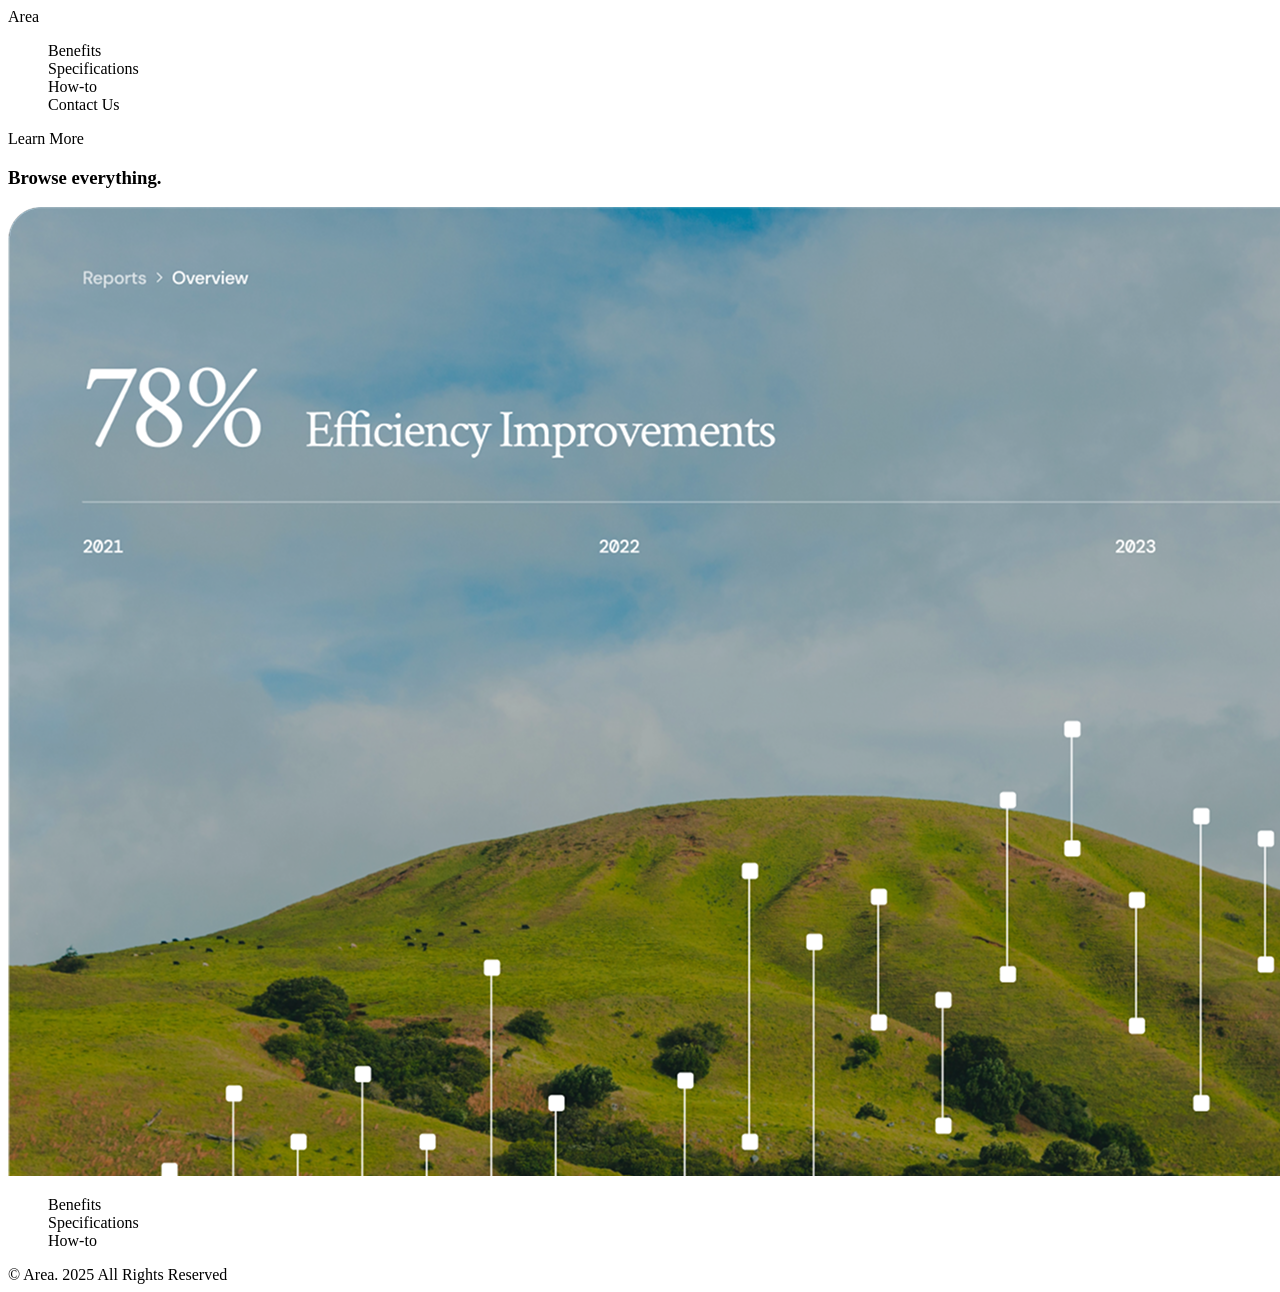
==== html.html @ 204a6c32 "add first picture" ====
<!DOCTYPE html>
<html lang="en">
<head>
    <meta charset="UTF-8">
    <meta name="viewport" content="width=device-width, initial-scale=1.0">
    <title>Document</title>
</head>
<body>
    <nav>
        <div id="area">Area</div> 
        <div id="nav-h">
            <ul type = "none">
                <li>Benefits</li>
                <li>Specifications</li>
                <li>How-to</li>
                <li>Contact Us</li>
            </ul>
        </div> 
        <div id="more">Learn More</div>
    <nav>
    <header>
        <div id="h1"> <h1>Browse everything.</h1></div>
        <div id="78"><img src="/Images/Inner screen.png" alt="Inner screen"></div>

    </header>



<footer>
    <div id="nav-f">
        <ul type = "none">
            <li>Benefits</li>
            <li>Specifications</li>
            <li>How-to</li>
        </ul>
    </div>
    <div id="logo"></div>
    <span id="2025" class="z">© Area. 2025</span>
    <span id= "rights" class="z">All Rights Reserved</span>
</footer>
</body>
</html>
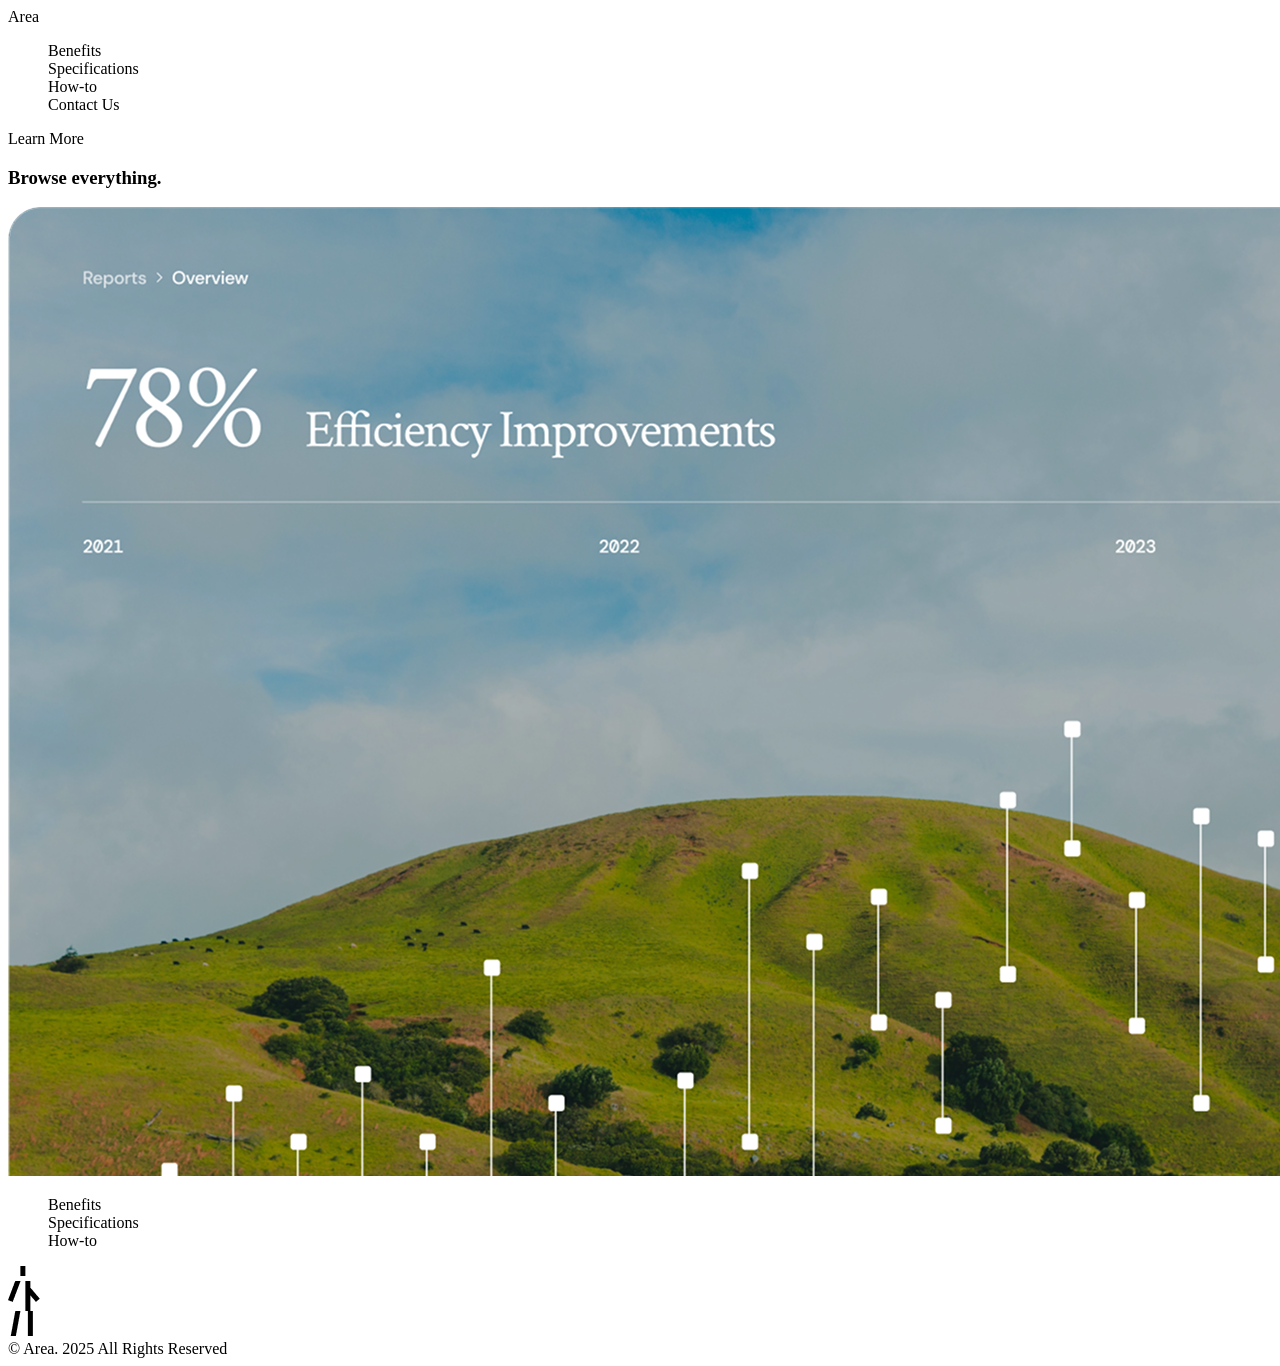
==== commit 756340f9: "add logo" ====
--- a/html.html
+++ b/html.html
@@ -24,8 +24,6 @@
 
     </header>
 
-
-
 <footer>
     <div id="nav-f">
         <ul type = "none">
@@ -34,7 +32,7 @@
             <li>How-to</li>
         </ul>
     </div>
-    <div id="logo"></div>
+    <div id="logo"><img src="/Images/Logo.png" alt="Logo"></div>
     <span id="2025" class="z">© Area. 2025</span>
     <span id= "rights" class="z">All Rights Reserved</span>
 </footer>
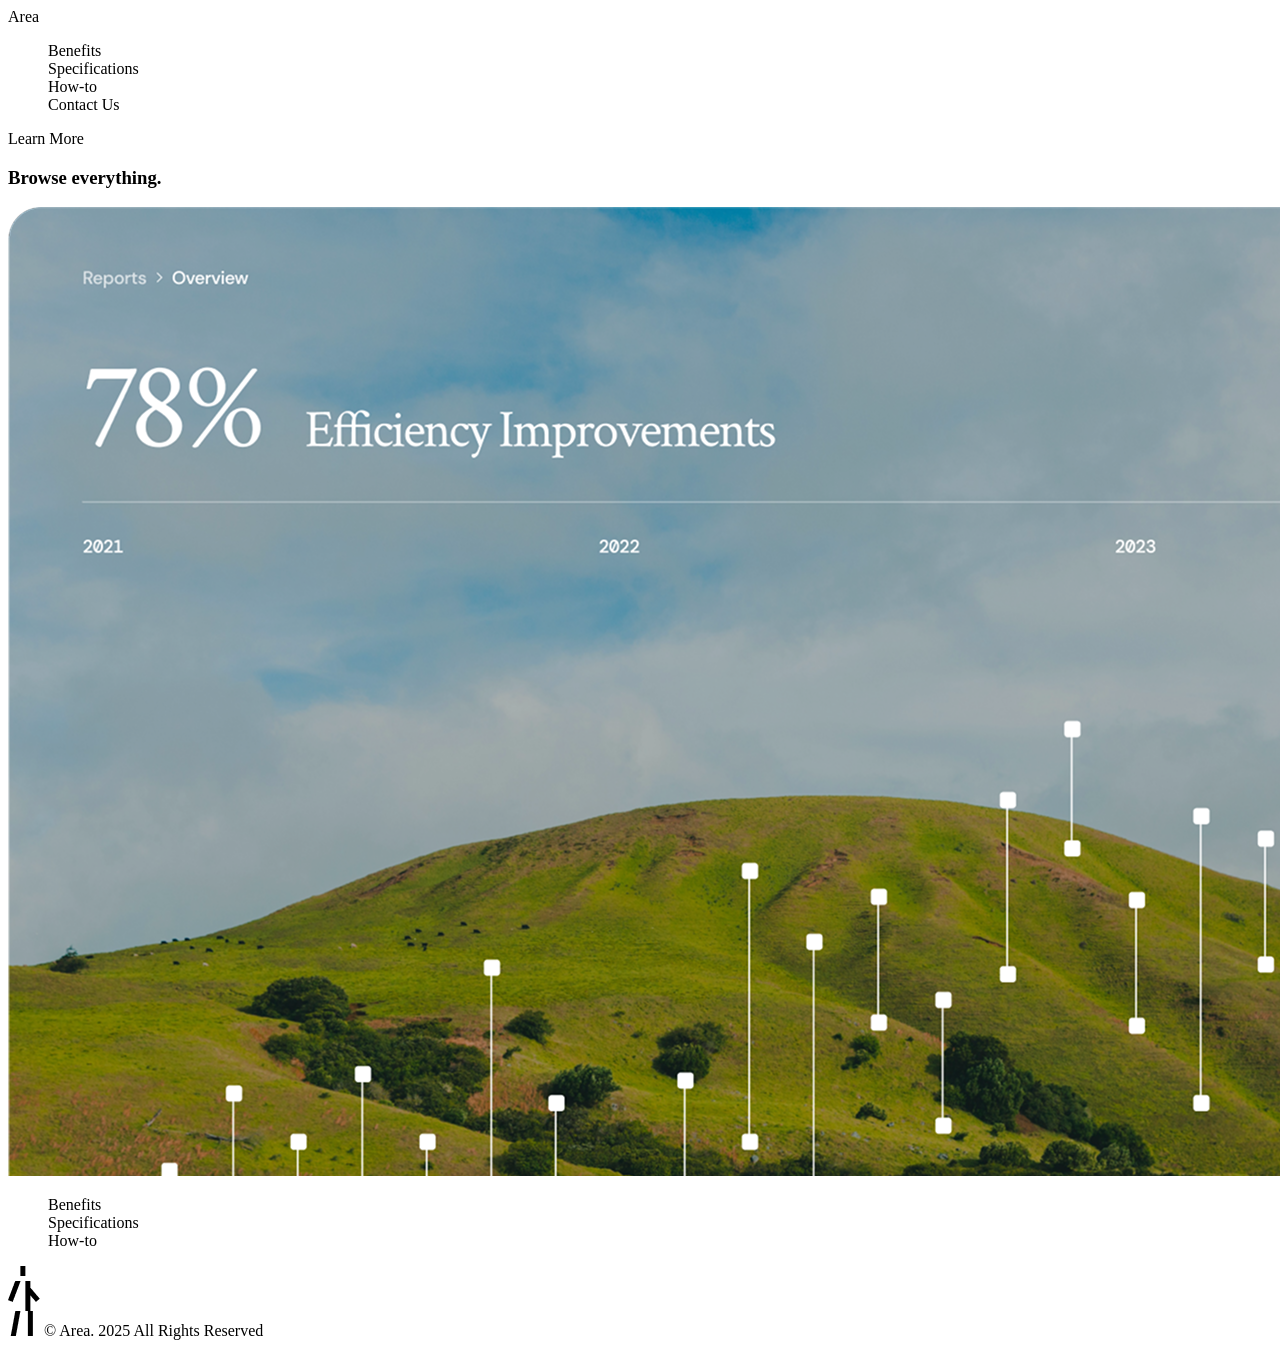
==== commit e8897e8a: "correct errors" ====
--- a/html.html
+++ b/html.html
@@ -7,8 +7,8 @@
 </head>
 <body>
     <nav>
-        <div id="area">Area</div> 
-        <div id="nav-h">
+        <div class="area">Area</div> 
+        <div class="nav-h">
             <ul type = "none">
                 <li>Benefits</li>
                 <li>Specifications</li>
@@ -16,25 +16,25 @@
                 <li>Contact Us</li>
             </ul>
         </div> 
-        <div id="more">Learn More</div>
+        <div class="more">Learn More</div>
     <nav>
     <header>
-        <div id="h1"> <h1>Browse everything.</h1></div>
-        <div id="78"><img src="/Images/Inner screen.png" alt="Inner screen"></div>
+        <div class="h1"> <h1>Browse everything.</h1></div>
+        <div class="78"><img src="/Images/Inner screen.png" alt="Inner screen"></div>
 
     </header>
 
 <footer>
-    <div id="nav-f">
+    <div class="nav-f">
         <ul type = "none">
             <li>Benefits</li>
             <li>Specifications</li>
             <li>How-to</li>
         </ul>
     </div>
-    <div id="logo"><img src="/Images/Logo.png" alt="Logo"></div>
-    <span id="2025" class="z">© Area. 2025</span>
-    <span id= "rights" class="z">All Rights Reserved</span>
+    
+    <span class="2025" class="z"><img src="/Images/Logo.png" alt="Logo"> © Area. 2025</span>
+    <span class= "rights" class="z">All Rights Reserved</span>
 </footer>
 </body>
 </html>
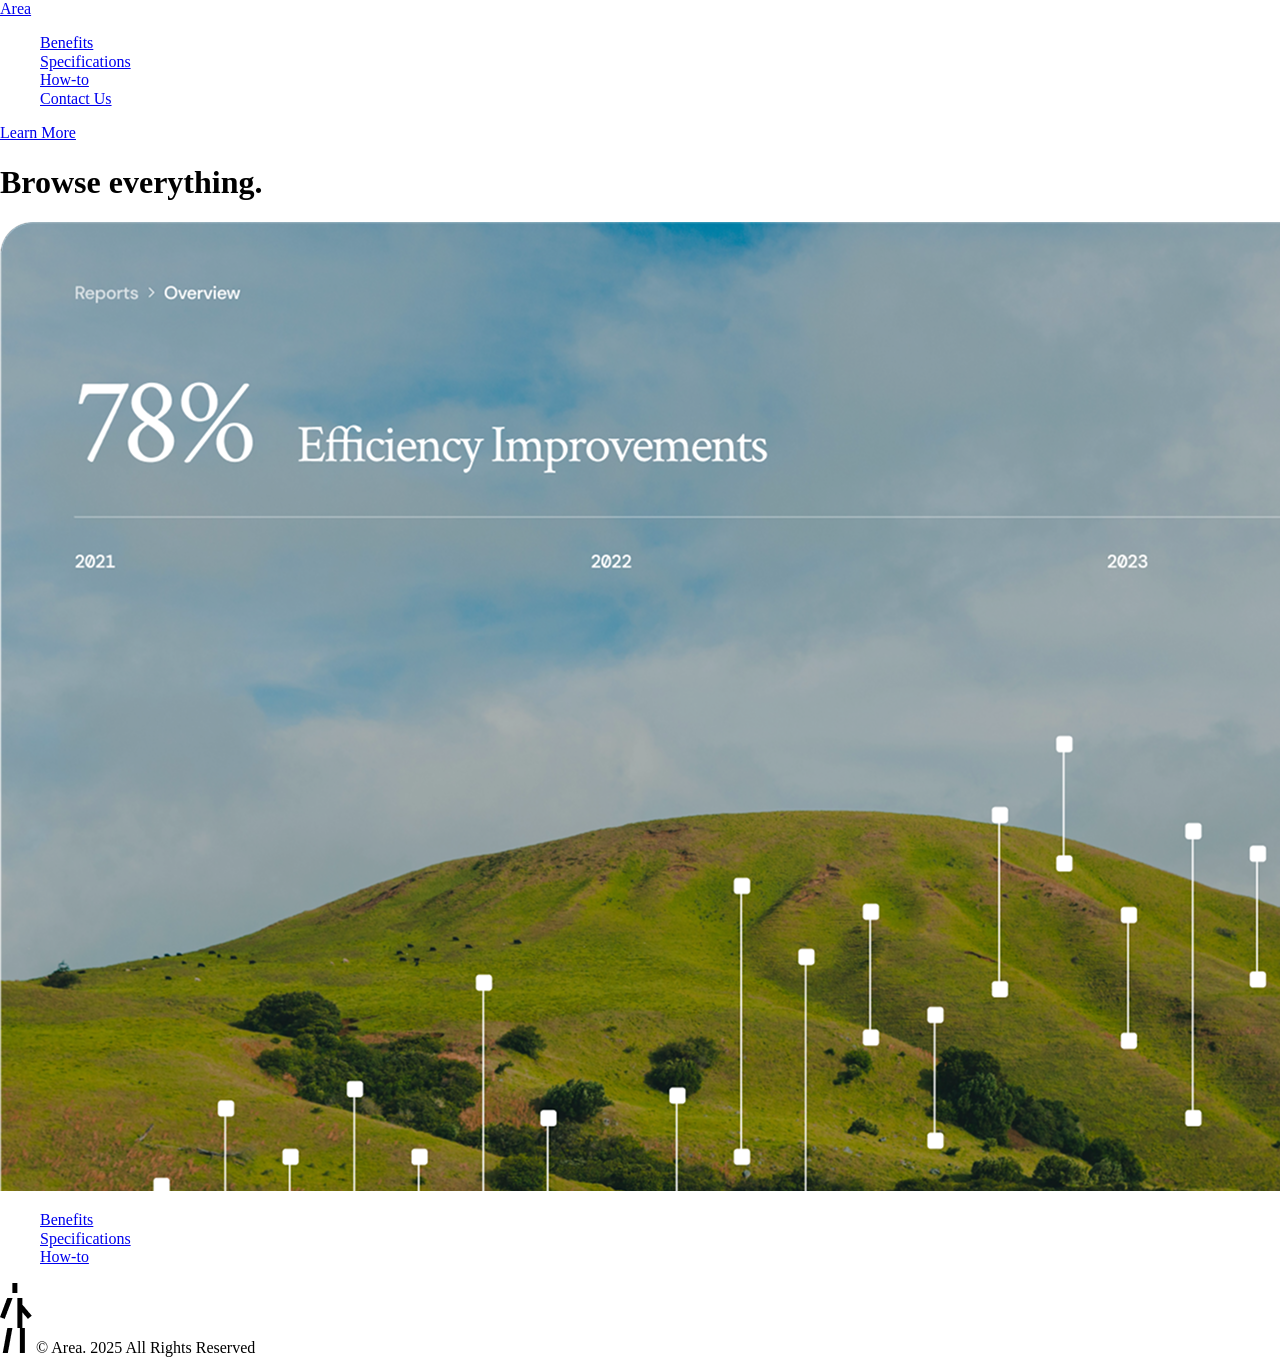
==== commit 07af16f6: "new file:   normalize.css 	new file:   style.css" ====
--- a/html.html
+++ b/html.html
@@ -3,33 +3,33 @@
 <head>
     <meta charset="UTF-8">
     <meta name="viewport" content="width=device-width, initial-scale=1.0">
-    <title>Document</title>
+    <title>Modern Product Launch</title>
+    <link rel="stylesheet" href="style.css"> 
+    <link rel="stylesheet" href="normalize.css">
 </head>
 <body>
-    <nav>
-        <div class="area">Area</div> 
-        <div class="nav-h">
+    <header class="main-header">
+        <div><a href="#">Area</a></div> 
+        <nav class="main-nav">
             <ul type = "none">
-                <li>Benefits</li>
-                <li>Specifications</li>
-                <li>How-to</li>
-                <li>Contact Us</li>
+                <li><a href="#">Benefits</a></li>
+                <li><a href="#">Specifications</a></li>
+                <li><a href="#">How-to</a></li>
+                <li><a href="#">Contact Us</a></li>
             </ul>
-        </div> 
-        <div class="more">Learn More</div>
-    <nav>
-    <header>
-        <div class="h1"> <h1>Browse everything.</h1></div>
+        </nav> 
+        <div class="more"><a href="#">Learn More</a></div>
+    </header>
+    <section class="hero">
+        <div> <h1>Browse everything.</h1></div>
         <div class="78"><img src="/Images/Inner screen.png" alt="Inner screen"></div>
-
-    </header>
-
+</section>
 <footer>
-    <div class="nav-f">
+    <div class="nav-footer">
         <ul type = "none">
-            <li>Benefits</li>
-            <li>Specifications</li>
-            <li>How-to</li>
+            <li><a href="#">Benefits</a></li>
+            <li><a href="#">Specifications</a></li>
+            <li><a href="#">How-to</a></li>
         </ul>
     </div>
     
--- a/style.css
+++ b/style.css
@@ -0,0 +1,5 @@
+.main-nav{
+    display: flex;
+    align-items: center;
+    
+}
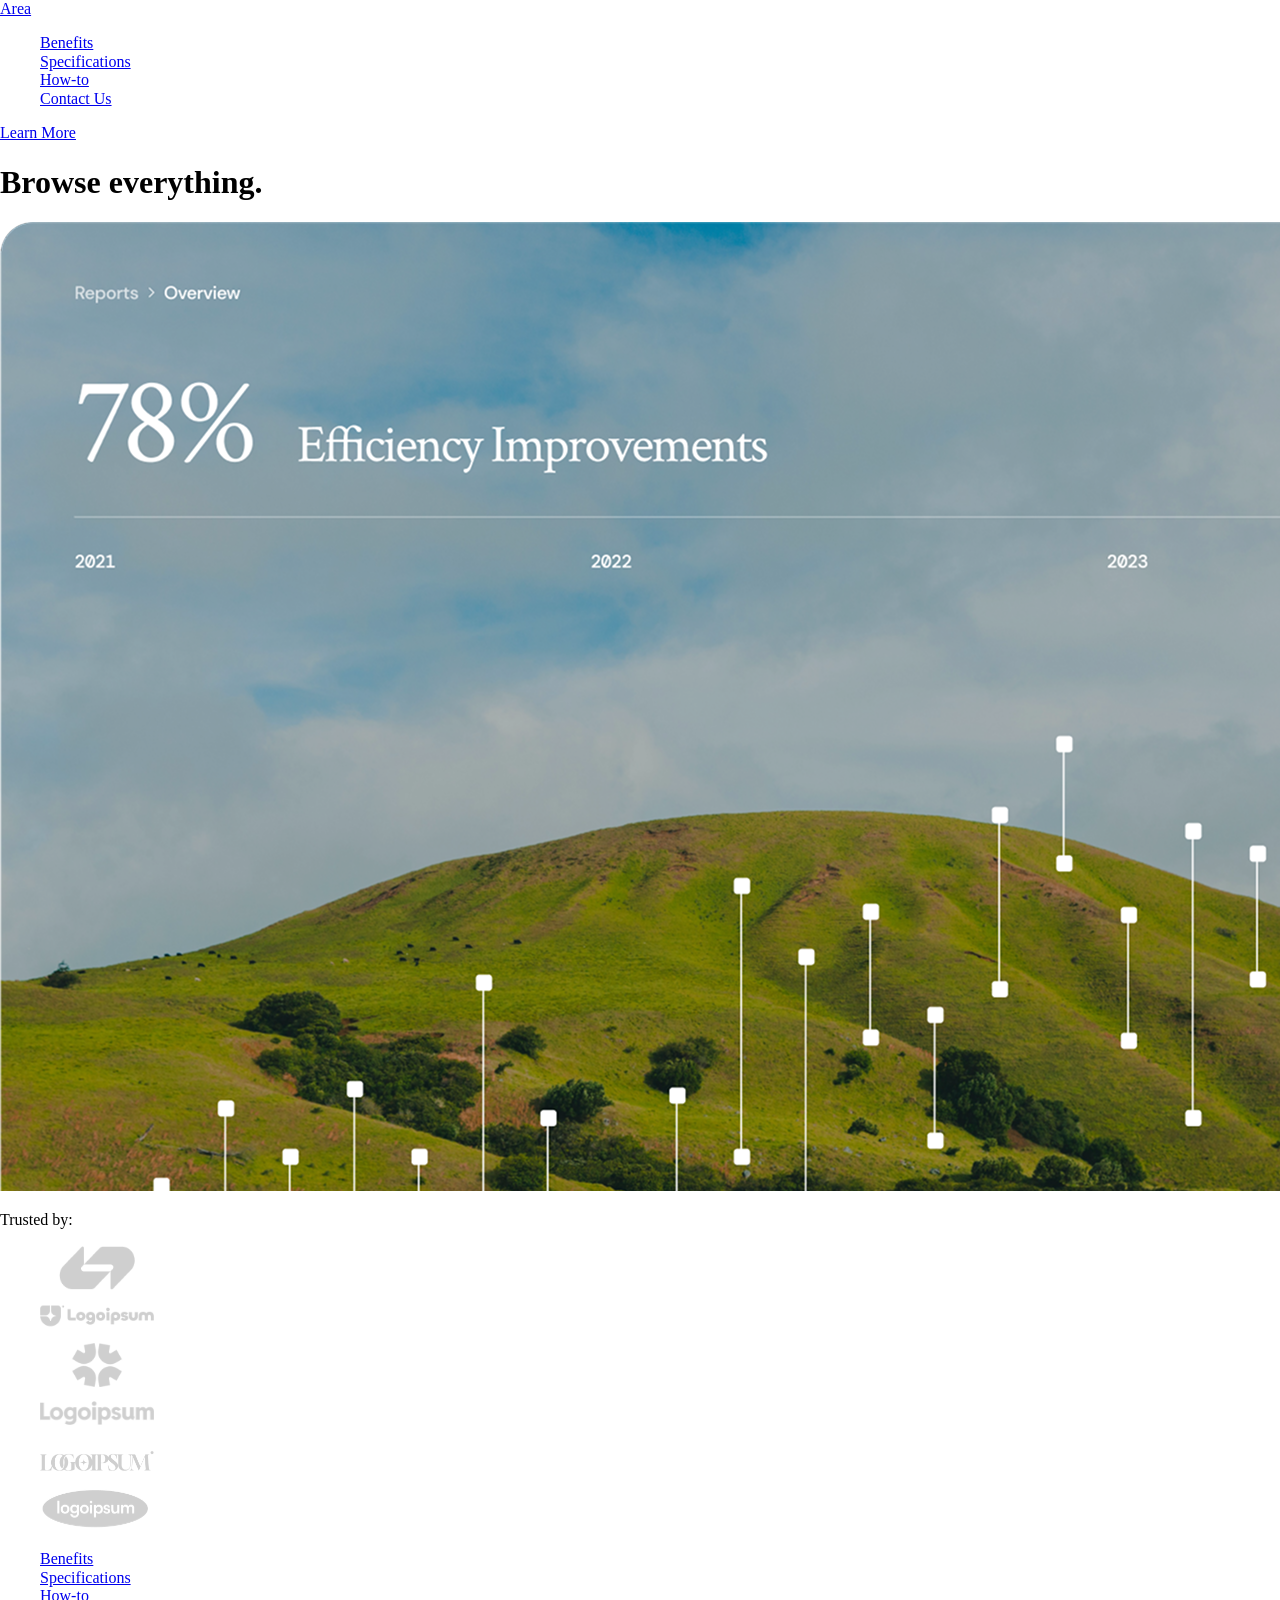
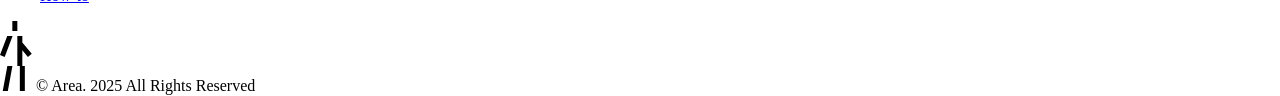
==== commit fc7c3443: "add logos" ====
--- a/html.html
+++ b/html.html
@@ -22,8 +22,93 @@
     </header>
     <section class="hero">
         <div> <h1>Browse everything.</h1></div>
-        <div class="78"><img src="/Images/Inner screen.png" alt="Inner screen"></div>
+        <div><img src="/Images/Inner screen.png" alt="Inner screen"></div>
 </section>
+<main>
+    <div class="logo-cloud">
+            <p>Trusted by:</p>
+            <ul class="logos"  type = "none">
+                <li><svg xmlns="http://www.w3.org/2000/svg" xmlns:xlink="http://www.w3.org/1999/xlink" width="114" height="44" viewBox="0 0 114 44" fill="none">
+<g style="mix-blend-mode:exclusion" opacity="0.6">
+<rect width="114" height="44" fill="url(#pattern0_2069_1118)"/>
+</g>
+<defs>
+<pattern id="pattern0_2069_1118" patternContentUnits="objectBoundingBox" width="1" height="1">
+<use xlink:href="#image0_2069_1118" transform="matrix(0.00665457 0 0 0.0172414 0.167272 0)"/>
+</pattern>
+<image id="image0_2069_1118" width="100" height="58" preserveAspectRatio="none" xlink:href="[data-uri]"/>
+</defs>
+</svg></li>
+                <li><svg xmlns="http://www.w3.org/2000/svg" xmlns:xlink="http://www.w3.org/1999/xlink" width="114" height="44" viewBox="0 0 114 44" fill="none">
+<g style="mix-blend-mode:exclusion" opacity="0.6">
+<rect width="114" height="44" fill="url(#pattern0_2069_1120)"/>
+</g>
+<defs>
+<pattern id="pattern0_2069_1120" patternContentUnits="objectBoundingBox" width="1" height="1">
+<use xlink:href="#image0_2069_1120" transform="matrix(0.00340136 0 0 0.00881261 0 0.262059)"/>
+</pattern>
+<image id="image0_2069_1120" width="294" height="54" preserveAspectRatio="none" xlink:href="[data-uri]"/>
+</defs>
+</svg></li>
+                <li><svg xmlns="http://www.w3.org/2000/svg" xmlns:xlink="http://www.w3.org/1999/xlink" width="114" height="44" viewBox="0 0 114 44" fill="none">
+<g style="mix-blend-mode:exclusion" opacity="0.6">
+<rect width="114" height="44" fill="url(#pattern0_2069_1122)"/>
+</g>
+<defs>
+<pattern id="pattern0_2069_1122" patternContentUnits="objectBoundingBox" width="1" height="1">
+<use xlink:href="#image0_2069_1122" transform="matrix(0.0032434 0 0 0.00840336 0.279449 0)"/>
+</pattern>
+<image id="image0_2069_1122" width="136" height="119" preserveAspectRatio="none" xlink:href="[data-uri]"/>
+</defs>
+</svg></li>
+                <li><svg xmlns="http://www.w3.org/2000/svg" xmlns:xlink="http://www.w3.org/1999/xlink" width="114" height="44" viewBox="0 0 114 44" fill="none">
+<g style="mix-blend-mode:exclusion" opacity="0.6">
+<rect width="114" height="44" fill="url(#pattern0_2069_1124)"/>
+</g>
+<defs>
+<pattern id="pattern0_2069_1124" patternContentUnits="objectBoundingBox" width="1" height="1">
+<use xlink:href="#image0_2069_1124" transform="matrix(0.003861 0 0 0.0100035 0 0.229905)"/>
+</pattern>
+<image id="image0_2069_1124" width="259" height="54" preserveAspectRatio="none" xlink:href="[data-uri]"/>
+</defs>
+</svg></li>
+                <li><svg xmlns="http://www.w3.org/2000/svg" xmlns:xlink="http://www.w3.org/1999/xlink" width="114" height="44" viewBox="0 0 114 44" fill="none">
+<g style="mix-blend-mode:exclusion" opacity="0.6">
+<rect width="114" height="44" fill="url(#pattern0_2069_1126)"/>
+</g>
+<defs>
+<pattern id="pattern0_2069_1126" patternContentUnits="objectBoundingBox" width="1" height="1">
+<use xlink:href="#image0_2069_1126" transform="matrix(0.00223214 0 0 0.00578328 0 0.27156)"/>
+</pattern>
+<image id="image0_2069_1126" width="448" height="79" preserveAspectRatio="none" xlink:href="[data-uri]"/>
+</defs>
+</svg></li>
+                <li><svg xmlns="http://www.w3.org/2000/svg" xmlns:xlink="http://www.w3.org/1999/xlink" width="110" height="42" viewBox="0 0 110 42" fill="none">
+<g style="mix-blend-mode:exclusion" opacity="0.6">
+<rect width="110" height="41.8182" fill="url(#pattern0_2069_1128)"/>
+</g>
+<defs>
+<pattern id="pattern0_2069_1128" patternContentUnits="objectBoundingBox" width="1" height="1">
+<use xlink:href="#image0_2069_1128" transform="scale(0.0046934 0.0123457)"/>
+</pattern>
+<image id="image0_2069_1128" width="213" height="81" preserveAspectRatio="none" xlink:href="[data-uri]"/>
+</defs>
+</svg></li>
+            </ul>
+    </div>
+
+
+
+
+
+
+
+
+
+
+
+
+</main>
 <footer>
     <div class="nav-footer">
         <ul type = "none">
@@ -33,8 +118,11 @@
         </ul>
     </div>
     
-    <span class="2025" class="z"><img src="/Images/Logo.png" alt="Logo"> © Area. 2025</span>
-    <span class= "rights" class="z">All Rights Reserved</span>
+    <span><svg width="32" height="70" viewBox="0 0 32 70" fill="none" xmlns="http://www.w3.org/2000/svg">
+<path d="M22.3379 21.5869L31.751 32.6748L27.9258 35.9121L22.3379 29.3125V45H24.8379V70H19.8379V45H17.3379V15H22.3379V21.5869ZM12.4248 44.999L7.83789 69.999H2.75L7.33789 44.999H12.4248ZM4.6748 35.8877L0 34.1123L7.22461 15H12.5752L4.6748 35.8877ZM17.3389 9.9502H12.3389V0H17.3389V9.9502Z" fill="black"/>
+</svg> © Area. 2025</span>
+
+    <span>All Rights Reserved</span>
 </footer>
 </body>
 </html>
--- a/style.css
+++ b/style.css
@@ -1,5 +1,5 @@
+
 .main-nav{
     display: flex;
     align-items: center;
-    
 }
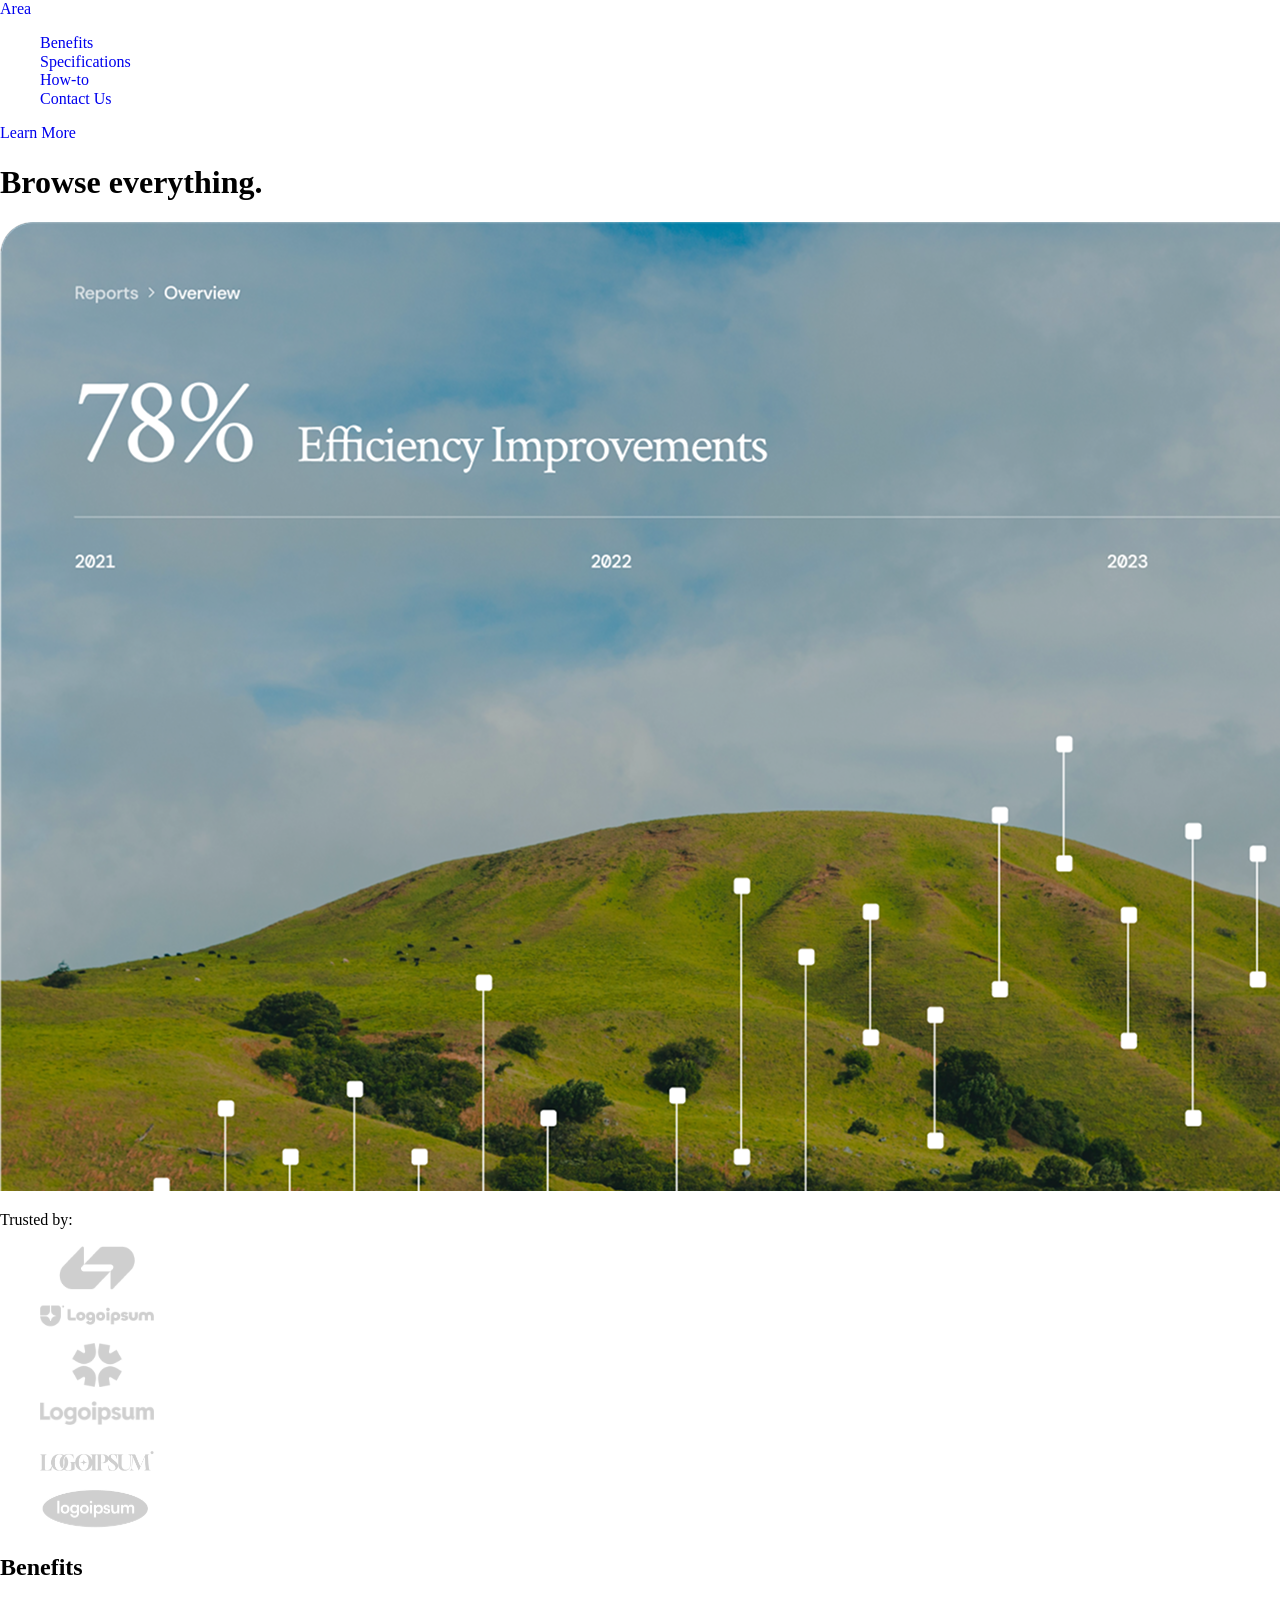
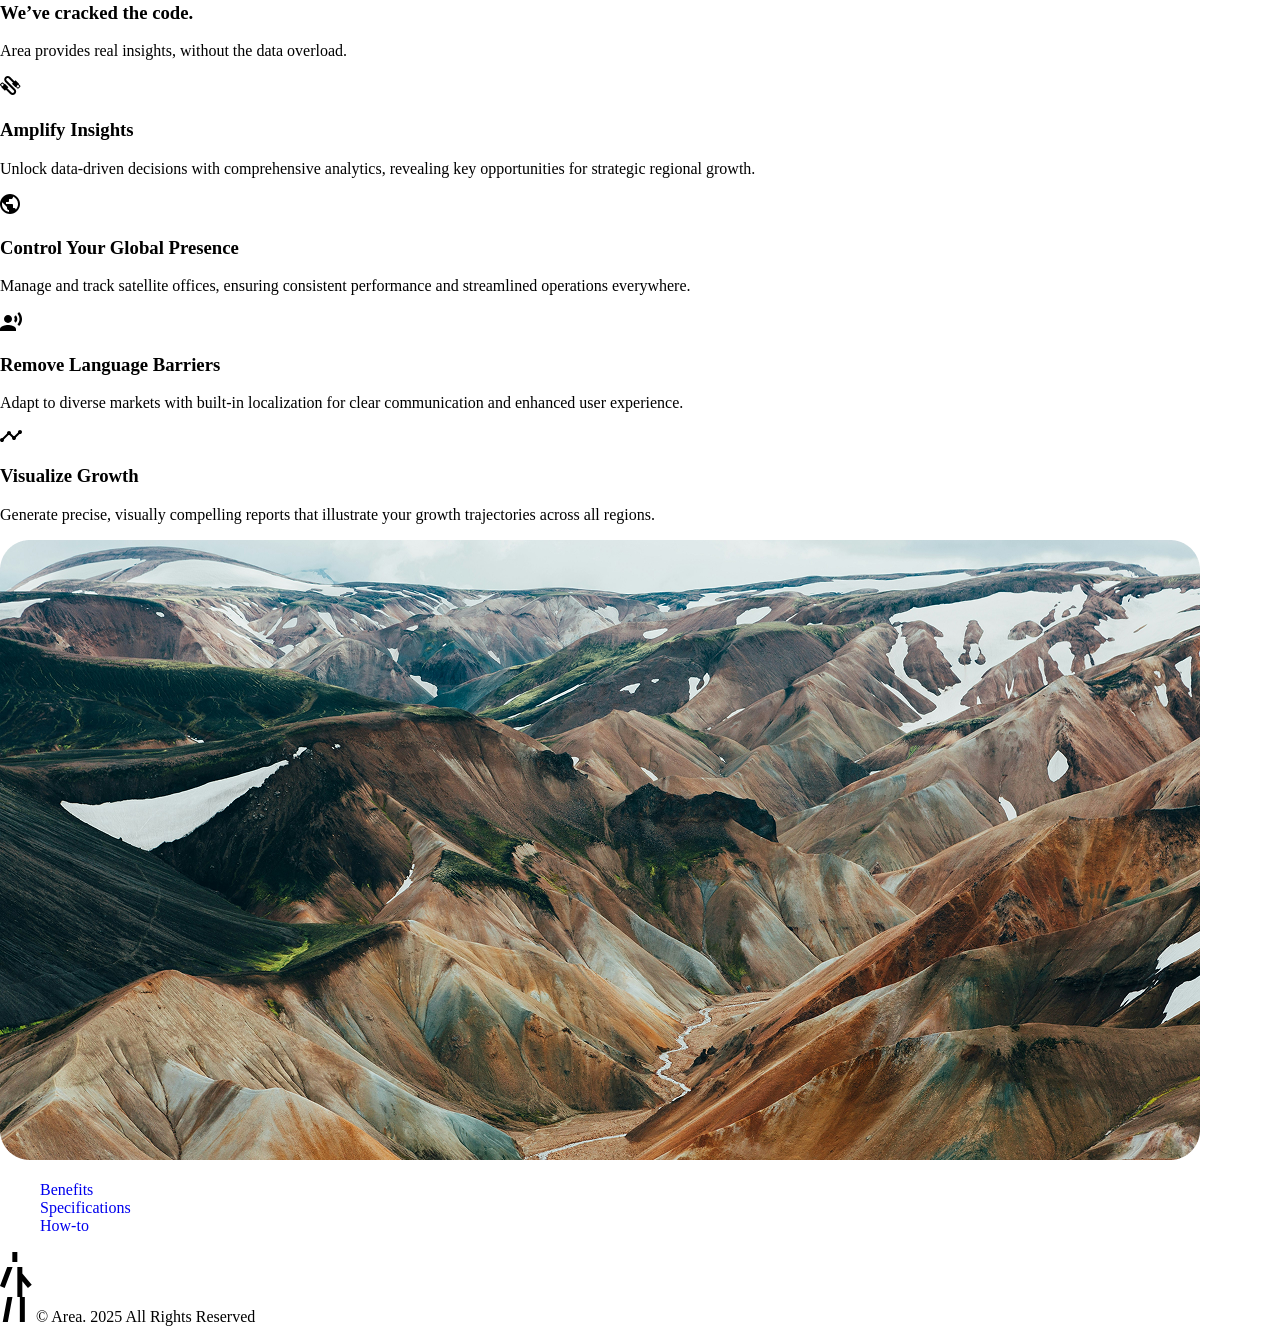
==== commit 4a4060ea: "add new sections" ====
--- a/html.html
+++ b/html.html
@@ -96,6 +96,43 @@
 </svg></li>
             </ul>
     </div>
+    <div class="benefits">
+        <h2>Benefits</h2>
+        <h3>We’ve cracked the code.</h3>
+        <p>Area provides real insights, without the data overload.</p>
+    </div>
+
+    <div class="icons-module">
+        <section>
+            <div class="icon"><svg xmlns="http://www.w3.org/2000/svg" width="21" height="20" viewBox="0 0 21 20" fill="none">
+<path d="M5.2425 1.0125C3.8725 2.3925 3.8725 4.6125 5.2425 5.9825L13.7325 14.4625C14.3125 15.0525 14.3125 16.0125 13.7325 16.5825C13.1425 17.1725 12.1925 17.1725 11.6025 16.5825L7.3625 12.3425L8.4225 11.2825L4.8925 7.7425L4.5325 8.1025L3.1225 6.6825C2.7325 6.2925 2.1025 6.2925 1.6925 6.6825L0.2925 8.1025C-0.0975 8.5125 -0.0975 9.1225 0.2925 9.5125L1.6925 10.9225L1.3525 11.2825L4.8925 14.8125L5.9525 13.7525L10.1925 18.0125C11.5625 19.3625 13.7725 19.3625 15.1425 18.0125C16.5125 16.6325 16.5125 14.4125 15.1425 13.0525L6.6525 4.5625C6.0725 3.9725 6.0725 3.0125 6.6525 2.4425C7.2425 1.8525 8.1925 1.8525 8.7825 2.4425L13.0225 6.6825L11.9625 7.7425L15.4925 11.2825L15.8525 10.9225L17.2625 12.3425C17.6525 12.7325 18.2925 12.7325 18.6925 12.3425L20.0925 10.9225C20.4825 10.5125 20.4825 9.9025 20.0925 9.5125L18.6925 8.1025L19.0325 7.7425L15.4925 4.2125L14.4325 5.2725L10.1925 1.0125C8.8225 -0.3375 6.6125 -0.3375 5.2425 1.0125ZM1.0025 8.8025L2.4125 7.3925L3.8325 8.8025L2.4125 10.2225M16.5525 10.2225L17.9725 8.8025L19.3825 10.2225L17.9725 11.6325L16.5525 10.2225Z" fill="black"/>
+</svg></div>
+            <h3>Amplify Insights</h3>
+            <p>Unlock data-driven decisions with comprehensive analytics, revealing key opportunities for strategic regional growth.</p>
+        </section>
+        <section>
+            <div class="icon"><svg xmlns="http://www.w3.org/2000/svg" width="20" height="20" viewBox="0 0 20 20" fill="none">
+<path d="M15.9 15.39C15.64 14.59 14.89 14 14 14H13V11C13 10.7348 12.8946 10.4804 12.7071 10.2929C12.5196 10.1054 12.2652 10 12 10H6V8H8C8.26522 8 8.51957 7.89464 8.70711 7.70711C8.89464 7.51957 9 7.26522 9 7V5H11C11.5304 5 12.0391 4.78929 12.4142 4.41421C12.7893 4.03914 13 3.53043 13 3V2.59C15.93 3.77 18 6.64 18 10C18 12.08 17.2 13.97 15.9 15.39ZM9 17.93C5.05 17.44 2 14.08 2 10C2 9.38 2.08 8.78 2.21 8.21L7 13V14C7 14.5304 7.21071 15.0391 7.58579 15.4142C7.96086 15.7893 8.46957 16 9 16M10 0C8.68678 0 7.38642 0.258658 6.17317 0.761205C4.95991 1.26375 3.85752 2.00035 2.92893 2.92893C1.05357 4.8043 0 7.34784 0 10C0 12.6522 1.05357 15.1957 2.92893 17.0711C3.85752 17.9997 4.95991 18.7362 6.17317 19.2388C7.38642 19.7413 8.68678 20 10 20C12.6522 20 15.1957 18.9464 17.0711 17.0711C18.9464 15.1957 20 12.6522 20 10C20 8.68678 19.7413 7.38642 19.2388 6.17317C18.7362 4.95991 17.9997 3.85752 17.0711 2.92893C16.1425 2.00035 15.0401 1.26375 13.8268 0.761205C12.6136 0.258658 11.3132 0 10 0Z" fill="black"/>
+</svg></div>
+            <h3>Control Your Global Presence</h3>
+            <p>Manage and track satellite offices, ensuring consistent performance and streamlined operations everywhere.</p>
+        </section>
+        <section>
+            <div class="icon"><svg xmlns="http://www.w3.org/2000/svg" width="22" height="19" viewBox="0 0 22 19" fill="none">
+<path d="M8 3C9.06087 3 10.0783 3.42143 10.8284 4.17157C11.5786 4.92172 12 5.93913 12 7C12 8.06087 11.5786 9.07828 10.8284 9.82843C10.0783 10.5786 9.06087 11 8 11C6.93913 11 5.92172 10.5786 5.17157 9.82843C4.42143 9.07828 4 8.06087 4 7C4 5.93913 4.42143 4.92172 5.17157 4.17157C5.92172 3.42143 6.93913 3 8 3ZM8 13C10.67 13 16 14.34 16 17V19H0V17C0 14.34 5.33 13 8 13ZM15.76 3.36C17.78 5.56 17.78 8.61 15.76 10.63L14.08 8.94C14.92 7.76 14.92 6.23 14.08 5.05L15.76 3.36ZM19.07 0C23 4.05 22.97 10.11 19.07 14L17.44 12.37C20.21 9.19 20.21 4.65 17.44 1.63L19.07 0Z" fill="black"/>
+</svg></div>
+            <h3>Remove Language Barriers</h3>
+            <p>Adapt to diverse markets with built-in localization for clear communication and enhanced user experience.</p>
+        </section>
+        <section>
+            <div class="icon"><svg xmlns="http://www.w3.org/2000/svg" width="22" height="12" viewBox="0 0 22 12" fill="none">
+<path d="M2 8L2.5 8.07L7.07 3.5C6.89 2.85 7.06 2.11 7.59 1.59C8.37 0.8 9.63 0.8 10.41 1.59C10.94 2.11 11.11 2.85 10.93 3.5L13.5 6.07L14 6C14.18 6 14.35 6 14.5 6.07L18.07 2.5C18 2.35 18 2.18 18 2C18 1.46957 18.2107 0.960859 18.5858 0.585786C18.9609 0.210714 19.4696 0 20 0C20.5304 0 21.0391 0.210714 21.4142 0.585786C21.7893 0.960859 22 1.46957 22 2C22 2.53043 21.7893 3.03914 21.4142 3.41421C21.0391 3.78929 20.5304 4 20 4C19.82 4 19.65 4 19.5 3.93L15.93 7.5C16 7.65 16 7.82 16 8C16 8.53043 15.7893 9.03914 15.4142 9.41421C15.0391 9.78929 14.5304 10 14 10C13.4696 10 12.9609 9.78929 12.5858 9.41421C12.2107 9.03914 12 8.53043 12 8L12.07 7.5L9.5 4.93C9.18 5 8.82 5 8.5 4.93L3.93 9.5L4 10C4 10.5304 3.78929 11.0391 3.41421 11.4142C3.03914 11.7893 2.53043 12 2 12C1.46957 12 0.960859 11.7893 0.585786 11.4142C0.210714 11.0391 0 10.5304 0 10C0 9.46957 0.210714 8.96086 0.585786 8.58579C0.960859 8.21071 1.46957 8 2 8Z" fill="black"/>
+</svg></div>
+            <h3>Visualize Growth</h3>
+            <p>Generate precise, visually compelling reports that illustrate your growth trajectories across all regions.</p>
+        </section>
+    </div>
+    <div><img src="/Images/Hero Image.png" alt=""></div>
 
 
 
--- a/style.css
+++ b/style.css
@@ -1,3 +1,6 @@
+a {
+    text-decoration: none;
+}
 
 .main-nav{
     display: flex;
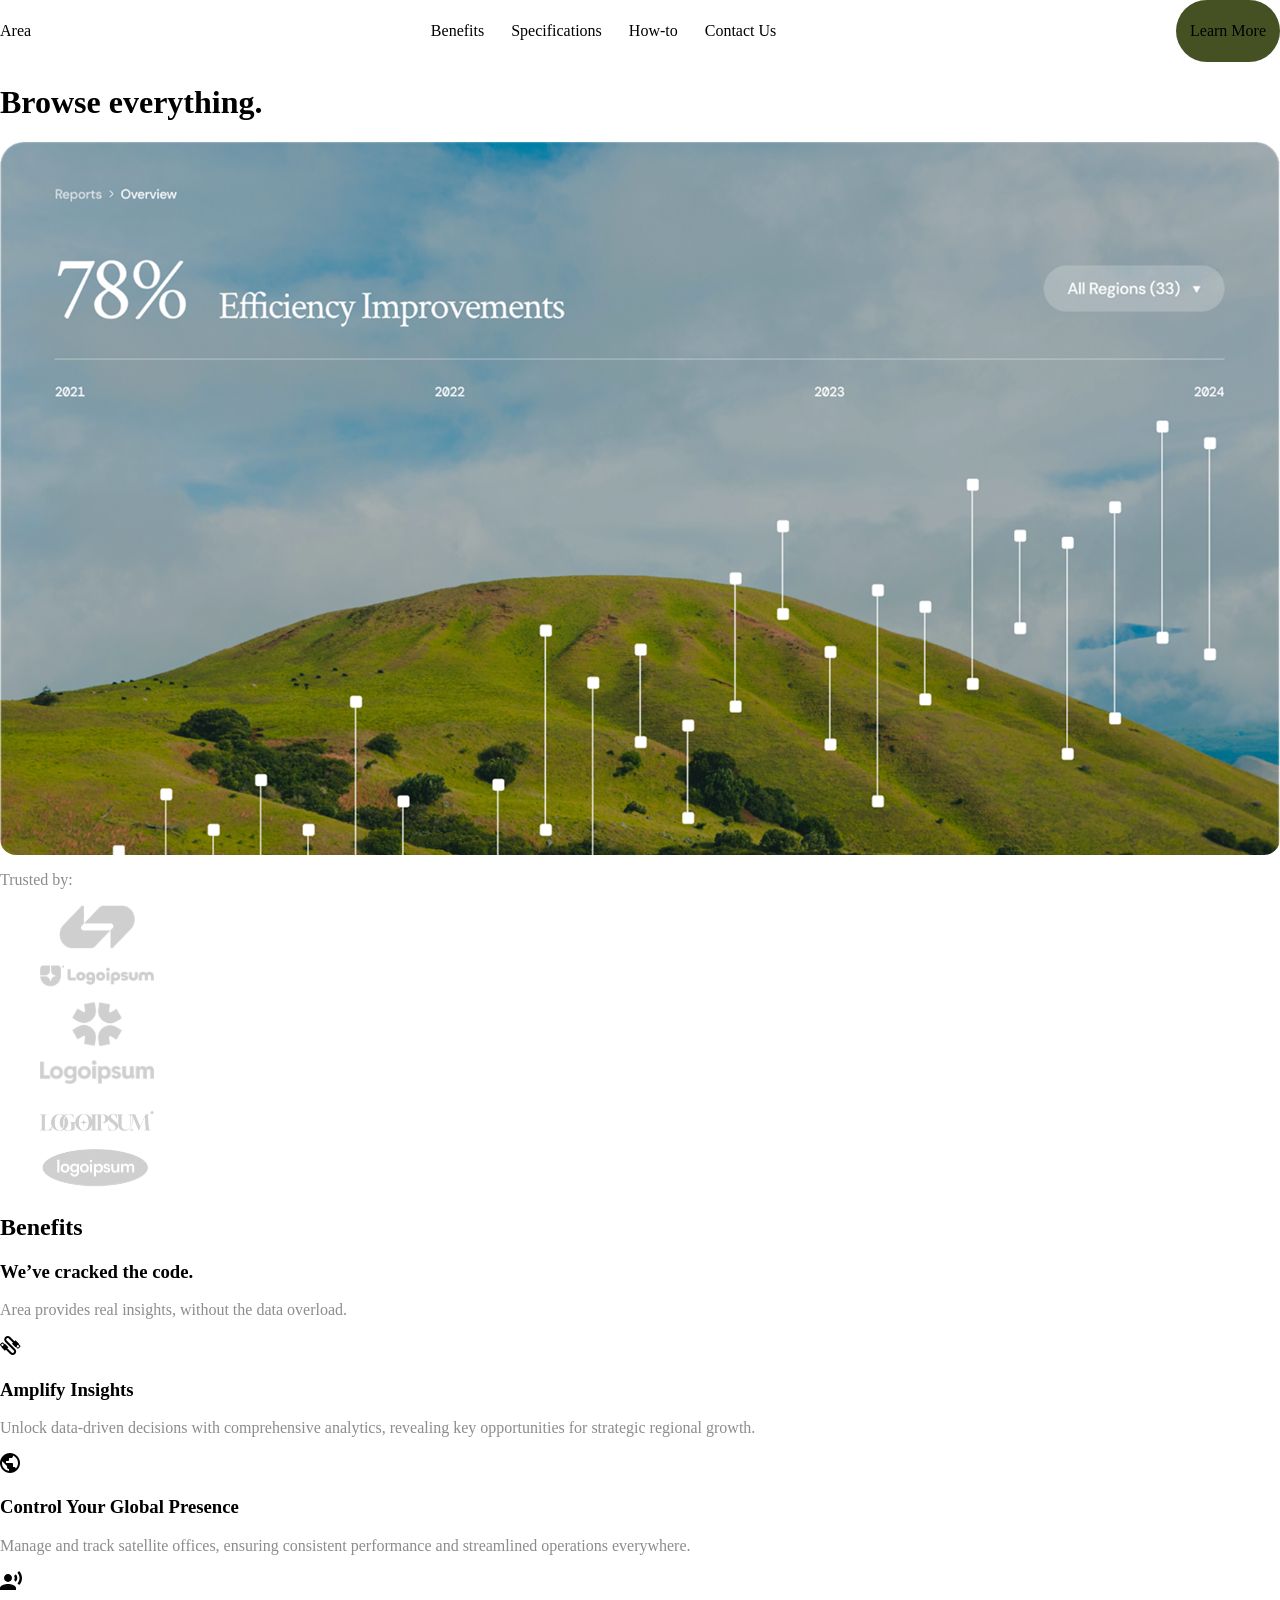
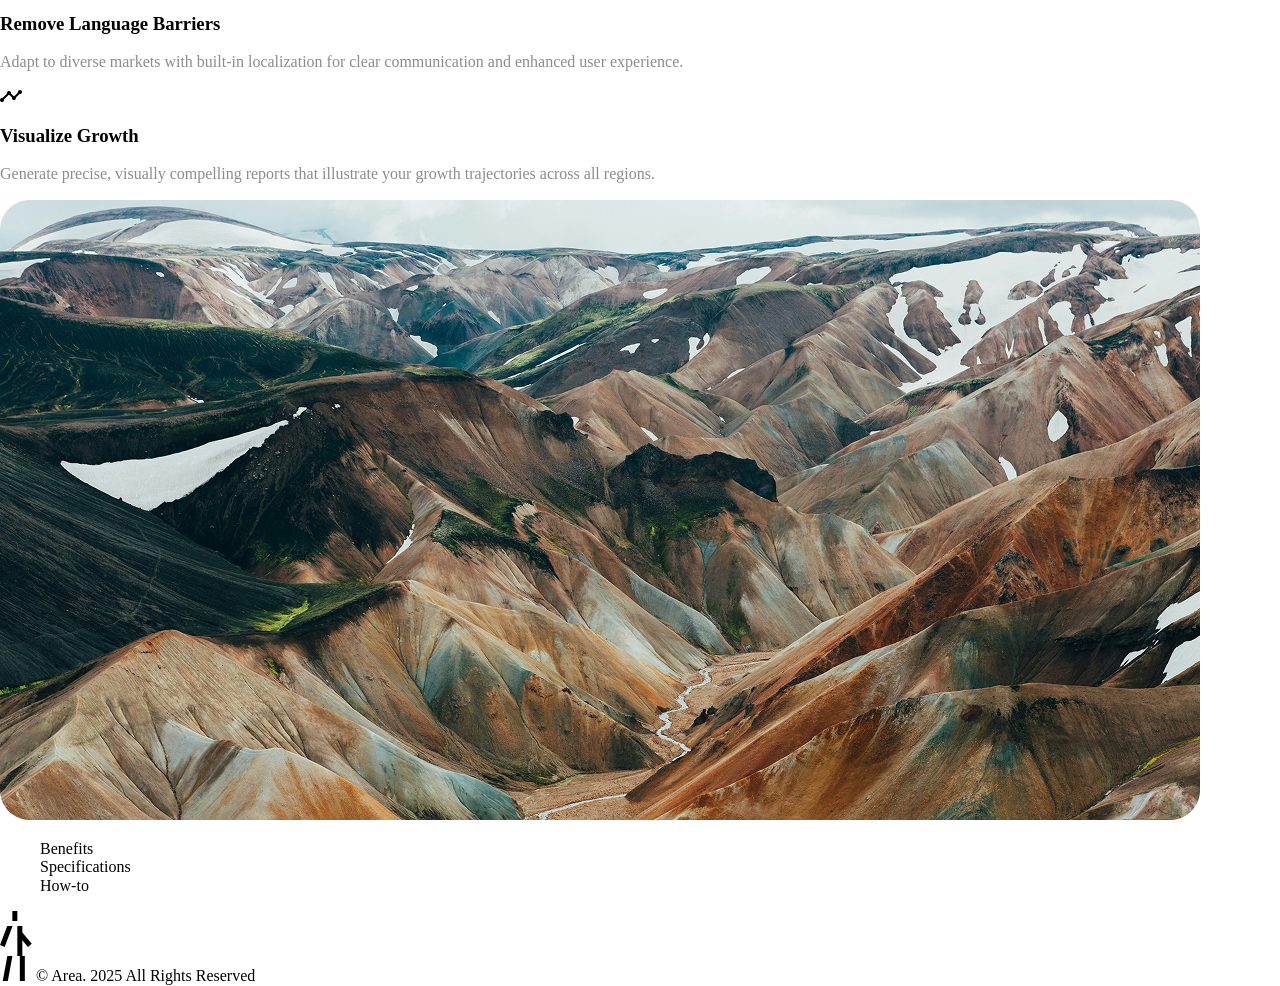
==== commit ba1c0e30: "add colors" ====
--- a/html.html
+++ b/html.html
@@ -20,6 +20,7 @@
         </nav> 
         <div class="more"><a href="#">Learn More</a></div>
     </header>
+    
     <section class="hero">
         <div> <h1>Browse everything.</h1></div>
         <div><img src="/Images/Inner screen.png" alt="Inner screen"></div>
@@ -133,6 +134,7 @@
         </section>
     </div>
     <div><img src="/Images/Hero Image.png" alt=""></div>
+    <div></div>
 
 
 
--- a/style.css
+++ b/style.css
@@ -1,8 +1,88 @@
+:root {
+  /* Headings */
+  --font-size-h1: 48px;    /* Header */
+  --font-size-h2: 40px;    /* This Product feature is */
+  --font-size-h3: 24px;    /* This Product feature is the most important */
+  
+  /* UI & Content */
+  --font-size-h4: 18px;    /* Key point here */
+  --font-size-body: 16px;  /* Unlock data-driven decisions... */
+  --font-size-link: 14px;
+  --font-size-label: 12px; /* Labels / UI Text */ 
+
+  /* Primary & Neutral Colors */
+  --color-black: #000000;
+  --color-gray: #8c8c8c;
+  --color-light-gray: #f0eeee;
+  --color-white: #ffffff;
+  
+  /* Accent/Theme Colors */
+  --color-pale-green: #e2ead0;
+  --color-muted-sage: #8b967d;
+  --color-dark-olive: #465123;
+}
+
+
+h1 {
+    size: var(--font-size-h1);
+    color: var(--color-black)
+}
+h2 {
+    size: var(--font-size-h2);
+    color: var(--color-black)
+}
+h3 {
+    size: var(--font-size-h3);
+    color: var(--color-black)
+}
+h4 {
+    size: var(--font-size-h4);
+    color: var(--color-black)
+}
+h5 {
+    size: var(--font-size-label);
+    color: var(--color-dark-olive);
+}
+p {
+    size: var(--font-size-body);
+    color: var(--color-gray);
+}
+
 a {
     text-decoration: none;
+    size: var(--font-size-link);
+    color: var(--color-black);
 }
 
-.main-nav{
+
+
+
+
+.main-header{
     display: flex;
     align-items: center;
+    justify-content: space-between;
+    
+}
+.main-nav ul {
+    display: flex;
+    flex-direction: row;
+    gap: 27px;
+    padding: 0px;
+}
+.more {
+    background-color: var(--color-dark-olive);
+    color: var(--color-white);
+    padding: 22px 14px;
+    gap: 2px;
+    border-radius: 1000px;
+}
+
+.hero img{
+    border-radius: 16px;
+    border-color: var(--color-black);
+    display: flex;
+    position: relative;
+    max-width: 100%;
+    height: auto;
 }
